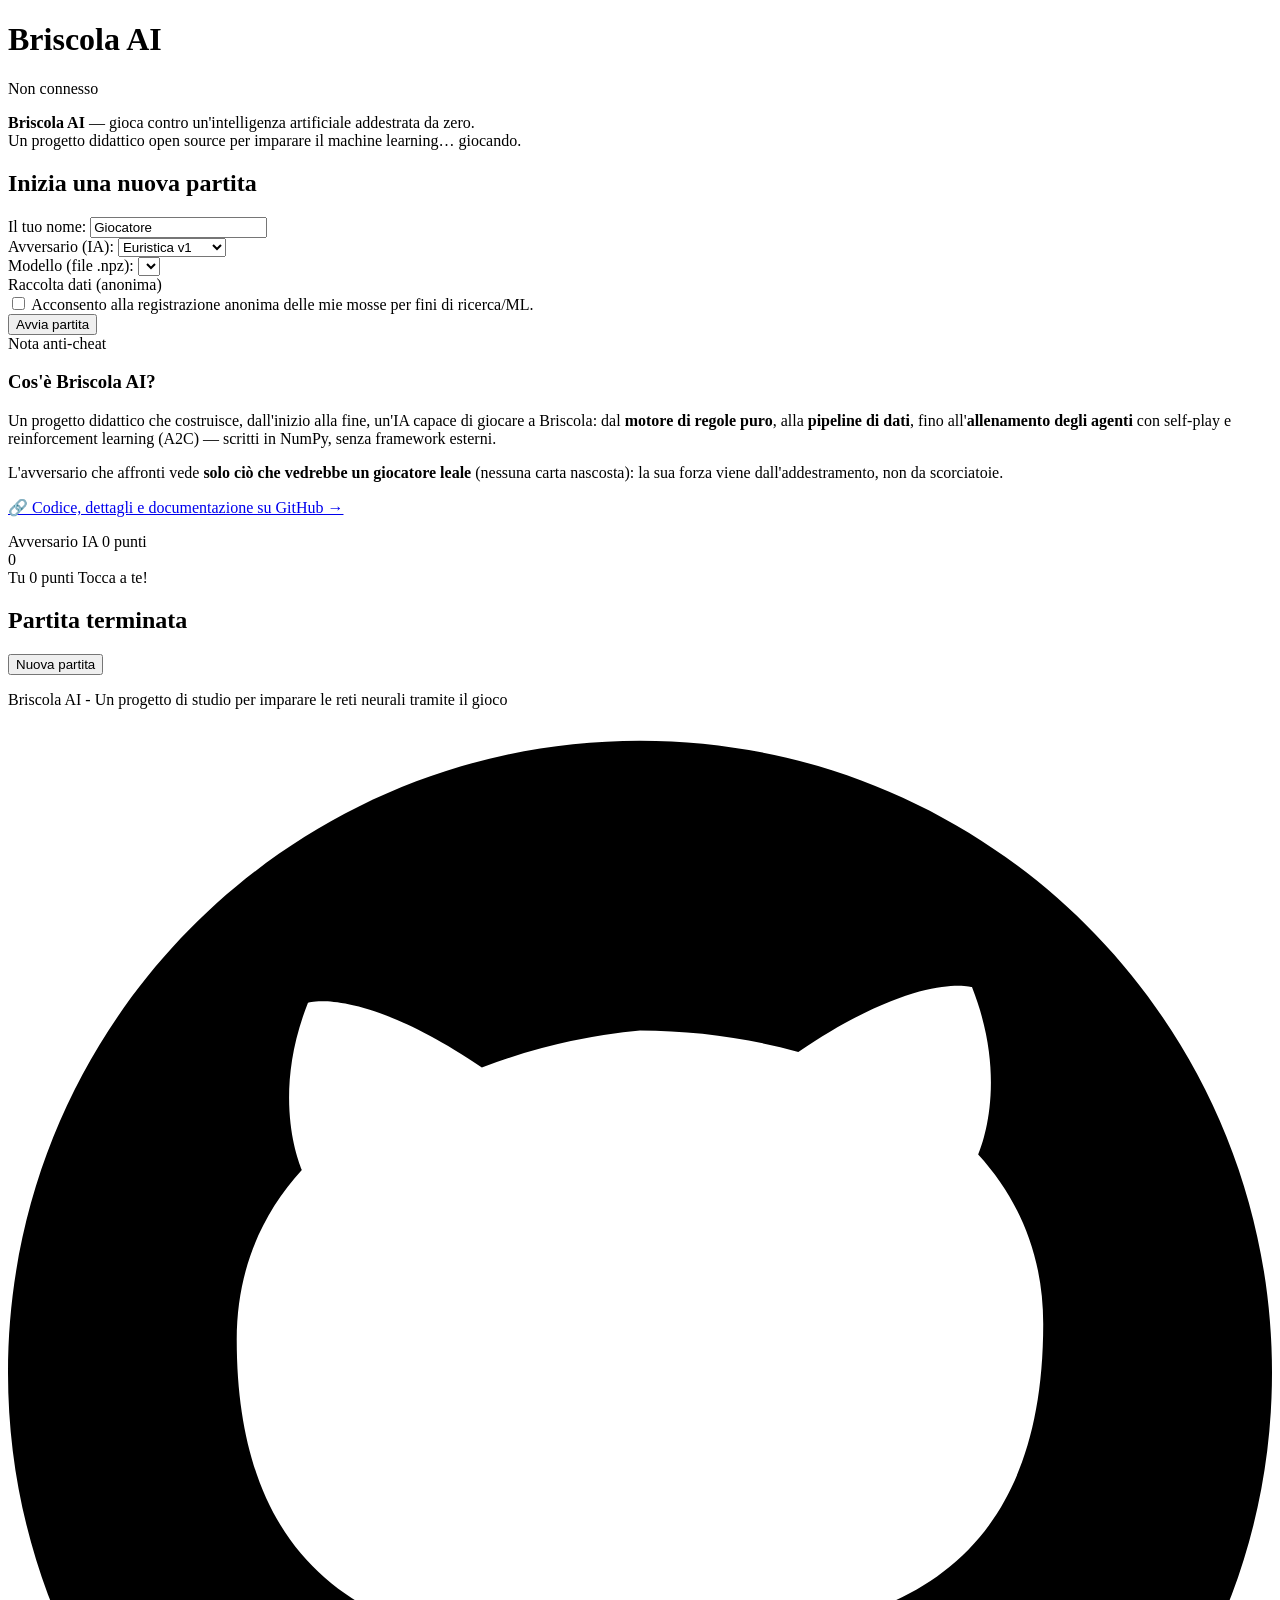
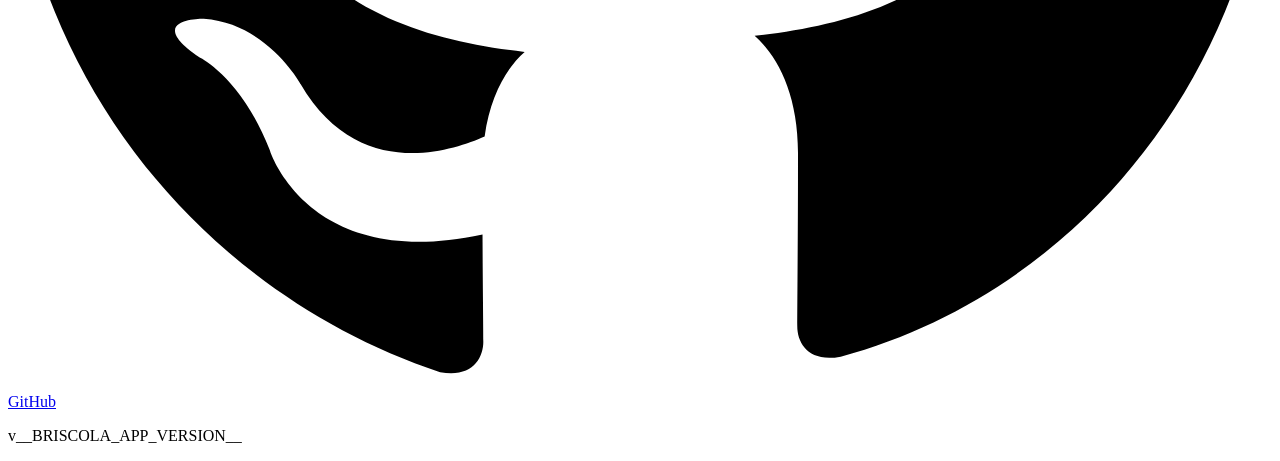
==== src/briscola_ai/frontend/static/index.html @ d6e5d6b4 "feat(ui): versione software nel footer + versione accurata in dev - Footer: mostra la versione del s" ====
<!DOCTYPE html>
<html lang="it">
<head>
    <meta charset="UTF-8">
    <meta name="viewport" content="width=device-width, initial-scale=1.0">
    <title>Briscola AI</title>
    <link rel="stylesheet" href="/static/css/style.css?v=__BRISCOLA_ASSET_VERSION__">
</head>
<body>
    <div class="container">
        <header>
            <h1>Briscola AI</h1>
            <div id="game-info">
                <span id="game-id"></span>
                <span id="game-status">Non connesso</span>
            </div>
        </header>

        <!-- Hero / tagline (solo schermata iniziale) -->
        <section id="home-hero" class="home-hero">
            <p class="home-tagline">
                <strong>Briscola AI</strong> — gioca contro un'intelligenza artificiale addestrata da zero.<br>
                Un progetto didattico open source per imparare il machine learning… giocando.
            </p>
        </section>

        <!-- Setup screen -->
        <div id="game-setup" class="panel">
            <h2>Inizia una nuova partita</h2>
            <form id="game-form">
                <div class="form-group">
                    <label for="player-name-input">Il tuo nome:</label>
                    <input type="text" id="player-name-input" placeholder="Inserisci il tuo nome" value="Giocatore" required>
                </div>
                <div class="form-group">
                    <label for="ai-agent-select">Avversario (IA):</label>
                    <select id="ai-agent-select">
                        <option value="random">Random</option>
                        <option value="greedy_points">Greedy (punti)</option>
                        <option value="heuristic_v1" selected>Euristica v1</option>
                    </select>
                    <div id="ai-agent-description" class="help-text"></div>
                </div>
                <div class="form-group hidden" id="ai-model-group">
                    <label for="ai-model-select">Modello (file .npz):</label>
                    <select id="ai-model-select"></select>
                    <div id="ai-model-description" class="help-text"></div>
                </div>
                <div class="form-group hidden" id="data-consent-group">
                    <label>Raccolta dati (anonima)</label>
                    <div class="consent-row">
                        <input type="checkbox" id="data-consent-checkbox">
                        <label for="data-consent-checkbox" class="consent-label">
                            Acconsento alla registrazione anonima delle mie mosse per fini di ricerca/ML.
                        </label>
                    </div>
                    <div id="data-consent-description" class="help-text"></div>
                </div>
                <div class="form-group">
                    <button type="submit" id="start-game">Avvia partita</button>
                </div>
                <!-- Nota anti-cheat: sotto il pulsante, ma in alto nella pagina (sopra l'about). -->
                <div id="ai-agent-common-note" class="anti-cheat-callout hidden">
                    <div class="anti-cheat-title">Nota anti-cheat</div>
                    <div id="ai-agent-common-note-text" class="anti-cheat-body"></div>
                </div>
            </form>
        </div>

        <!-- Spiegazione dettagliata: FUORI dal box del form, solo nella schermata iniziale -->
        <div id="home-about" class="home-about panel">
            <h3>Cos'è Briscola AI?</h3>
            <p>
                Un progetto didattico che costruisce, dall'inizio alla fine, un'IA capace di giocare a
                Briscola: dal <strong>motore di regole puro</strong>, alla <strong>pipeline di dati</strong>,
                fino all'<strong>allenamento degli agenti</strong> con self-play e reinforcement learning
                (A2C) — scritti in NumPy, senza framework esterni.
            </p>
            <p>
                L'avversario che affronti vede <strong>solo ciò che vedrebbe un giocatore leale</strong>
                (nessuna carta nascosta): la sua forza viene dall'addestramento, non da scorciatoie.
            </p>
            <p class="home-github">
                <a href="https://github.com/ilCapo77/briscola.ai" target="_blank" rel="noopener">
                    🔗 Codice, dettagli e documentazione su GitHub →
                </a>
            </p>
        </div>

        <!-- Game board -->
        <div id="game-board" class="panel hidden">
            <!-- Opponent area (top) -->
            <div id="opponent-area" class="player-area opponent">
                <div class="player-info">
                    <span class="player-name" id="opponent-name">Avversario IA</span>
                    <span class="player-points" id="opponent-points">0 punti</span>
                </div>
                <div class="hand" id="opponent-hand"></div>
            </div>

            <!-- Table area (center) -->
            <div id="table-area">
                <div id="deck-area">
                    <div id="deck" class="card card-back">
                        <span id="deck-count">0</span>
                    </div>
                    <div id="trump-card" class="card-slot"></div>
                </div>

                <div id="table-center">
                    <div id="table-cards"></div>
                    <div id="turn-message" class="turn-message"></div>
                </div>

                <div id="trick-result" class="trick-result hidden"></div>
            </div>

            <!-- Player area (bottom) -->
            <div id="player-area" class="player-area player">
                <div class="player-info">
                    <span class="player-name" id="player-name-display">Tu</span>
                    <span class="player-points" id="player-points">0 punti</span>
                    <span class="turn-indicator" id="turn-indicator">Tocca a te!</span>
                </div>
                <div class="hand" id="player-hand"></div>
            </div>
        </div>

        <!-- Game result screen -->
        <div id="game-result" class="panel hidden">
            <h2>Partita terminata</h2>
            <div id="result-content"></div>
            <button id="new-game">Nuova partita</button>
        </div>

        <footer>
            <p>Briscola AI - Un progetto di studio per imparare le reti neurali tramite il gioco</p>
            <a class="github-link" href="https://github.com/ilCapo77/briscola.ai" target="_blank"
                rel="noopener" aria-label="Progetto su GitHub" title="Progetto su GitHub">
                <svg class="github-icon" viewBox="0 0 24 24" aria-hidden="true" focusable="false">
                    <path d="M12 .297c-6.63 0-12 5.373-12 12 0 5.303 3.438 9.8 8.205 11.385.6.113.82-.258.82-.577
                        0-.285-.01-1.04-.015-2.04-3.338.724-4.042-1.61-4.042-1.61C4.422 18.07 3.633 17.7 3.633
                        17.7c-1.087-.744.084-.729.084-.729 1.205.084 1.838 1.236 1.838 1.236 1.07 1.835 2.809
                        1.305 3.495.998.108-.776.417-1.305.76-1.605-2.665-.305-5.467-1.334-5.467-5.931
                        0-1.311.469-2.381 1.236-3.221-.124-.303-.535-1.524.117-3.176 0 0 1.008-.322 3.301
                        1.23A11.509 11.509 0 0 1 12 5.803c1.02.005 2.047.138 3.006.404 2.291-1.552 3.297-1.23
                        3.297-1.23.653 1.653.242 2.874.118 3.176.77.84 1.235 1.91 1.235 3.221 0 4.609-2.807
                        5.624-5.479 5.921.43.372.823 1.102.823 2.222 0 1.606-.014 2.898-.014 3.293 0
                        .322.216.694.825.576C20.565 22.092 24 17.592 24 12.297c0-6.627-5.373-12-12-12"/>
                </svg>
                <span>GitHub</span>
            </a>
            <p class="app-version">v__BRISCOLA_APP_VERSION__</p>
        </footer>
    </div>

    <script>
        // Modalità realtime decisa dal server: "polling" in cloud multi-replica (Redis attivo),
        // "ws" in locale. Il default e' sovrascrivibile con ?polling=1 / ?ws=1 nell'URL.
        window.__BRISCOLA_REALTIME_MODE__ = "__BRISCOLA_REALTIME_MODE_VALUE__";
    </script>
    <script src="/static/js/store.js?v=__BRISCOLA_ASSET_VERSION__"></script>
    <script src="/static/js/api.js?v=__BRISCOLA_ASSET_VERSION__"></script>
    <script src="/static/js/ui.js?v=__BRISCOLA_ASSET_VERSION__"></script>
    <script src="/static/js/game.js?v=__BRISCOLA_ASSET_VERSION__"></script>
</body>
</html>
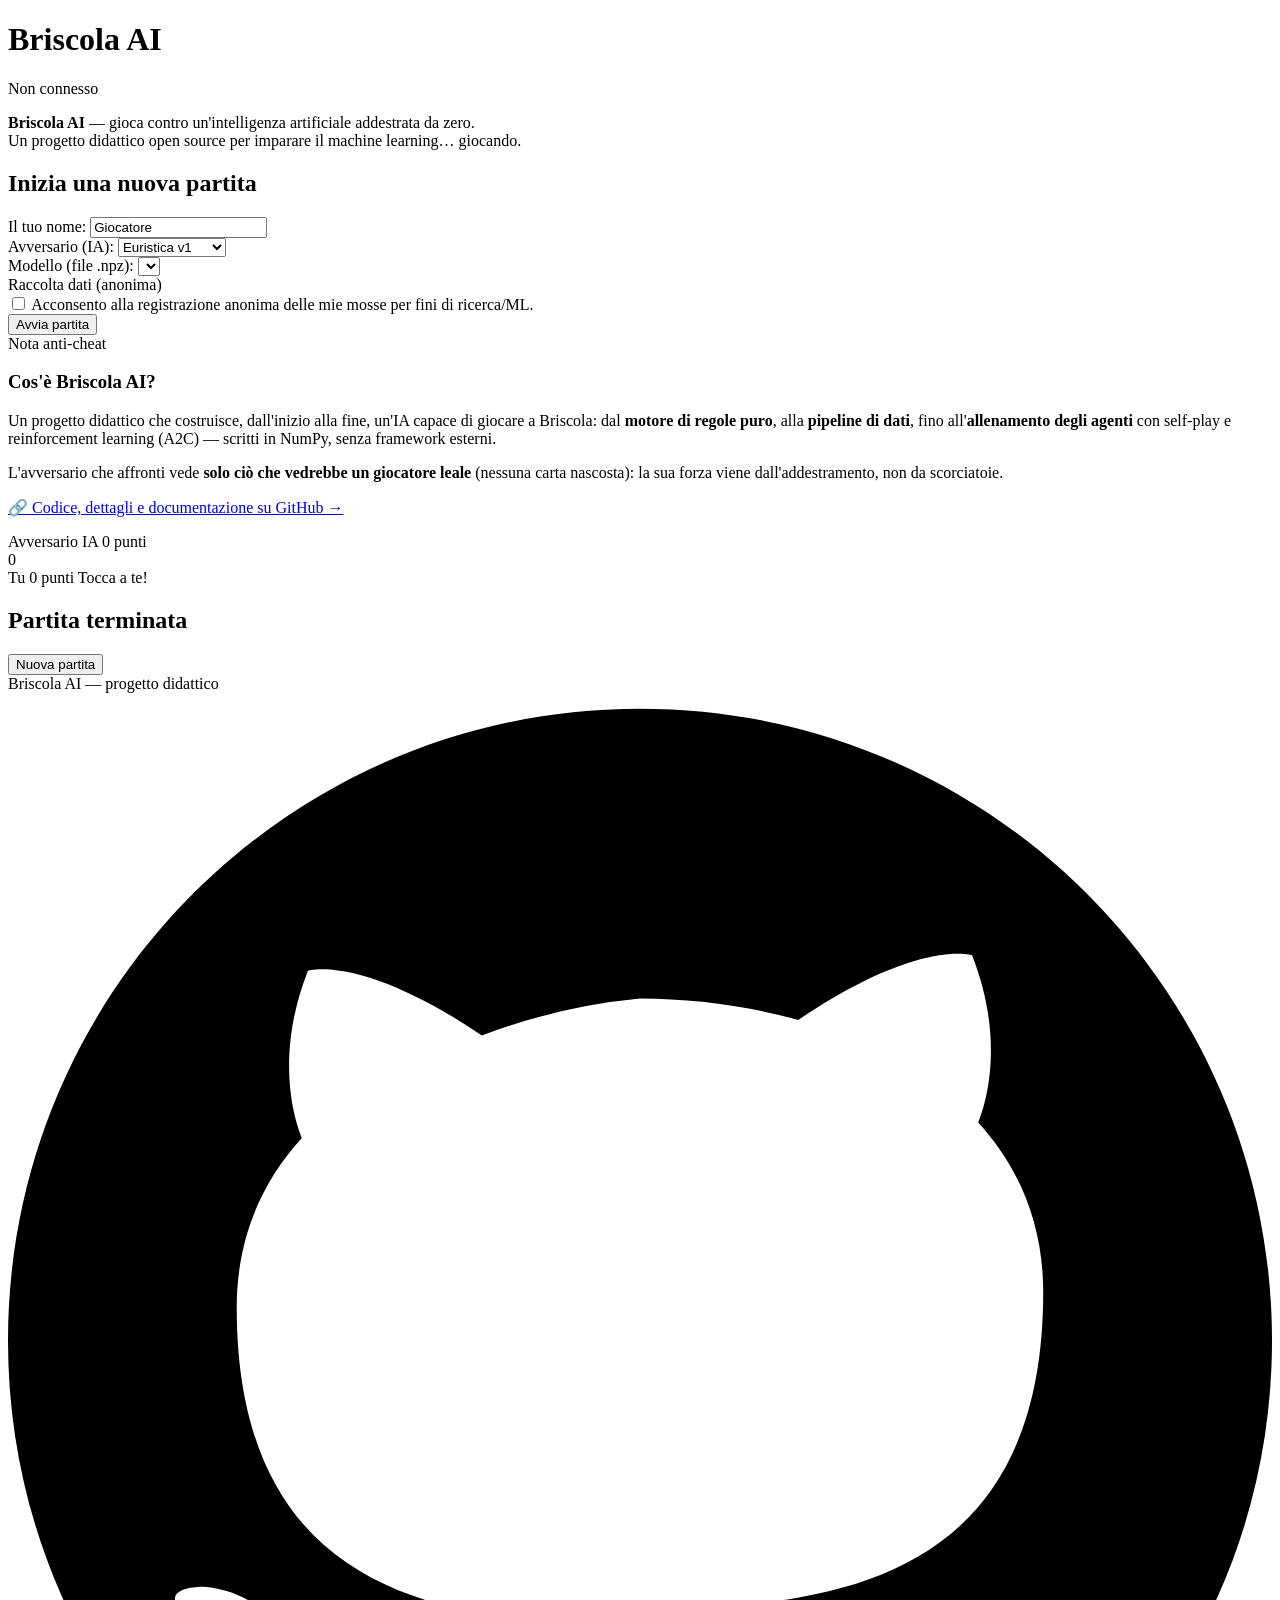
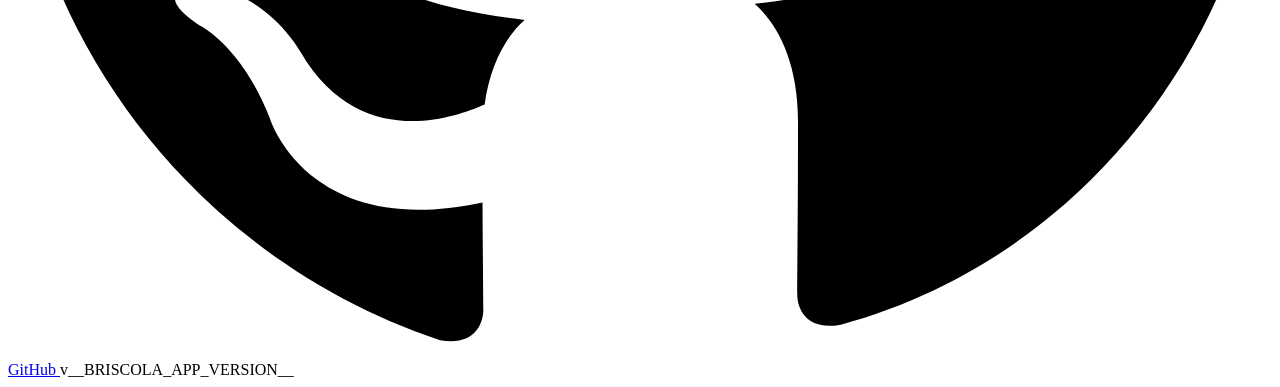
==== commit bb3dab52: "fix(ui): footer su una sola riga Footer reso una riga flex (testo + link GitHub + versione) invece d" ====
--- a/src/briscola_ai/frontend/static/index.html
+++ b/src/briscola_ai/frontend/static/index.html
@@ -134,7 +134,7 @@
         </div>
 
         <footer>
-            <p>Briscola AI - Un progetto di studio per imparare le reti neurali tramite il gioco</p>
+            <span class="footer-text">Briscola AI — progetto didattico</span>
             <a class="github-link" href="https://github.com/ilCapo77/briscola.ai" target="_blank"
                 rel="noopener" aria-label="Progetto su GitHub" title="Progetto su GitHub">
                 <svg class="github-icon" viewBox="0 0 24 24" aria-hidden="true" focusable="false">
@@ -150,7 +150,7 @@
                 </svg>
                 <span>GitHub</span>
             </a>
-            <p class="app-version">v__BRISCOLA_APP_VERSION__</p>
+            <span class="app-version">v__BRISCOLA_APP_VERSION__</span>
         </footer>
     </div>
 
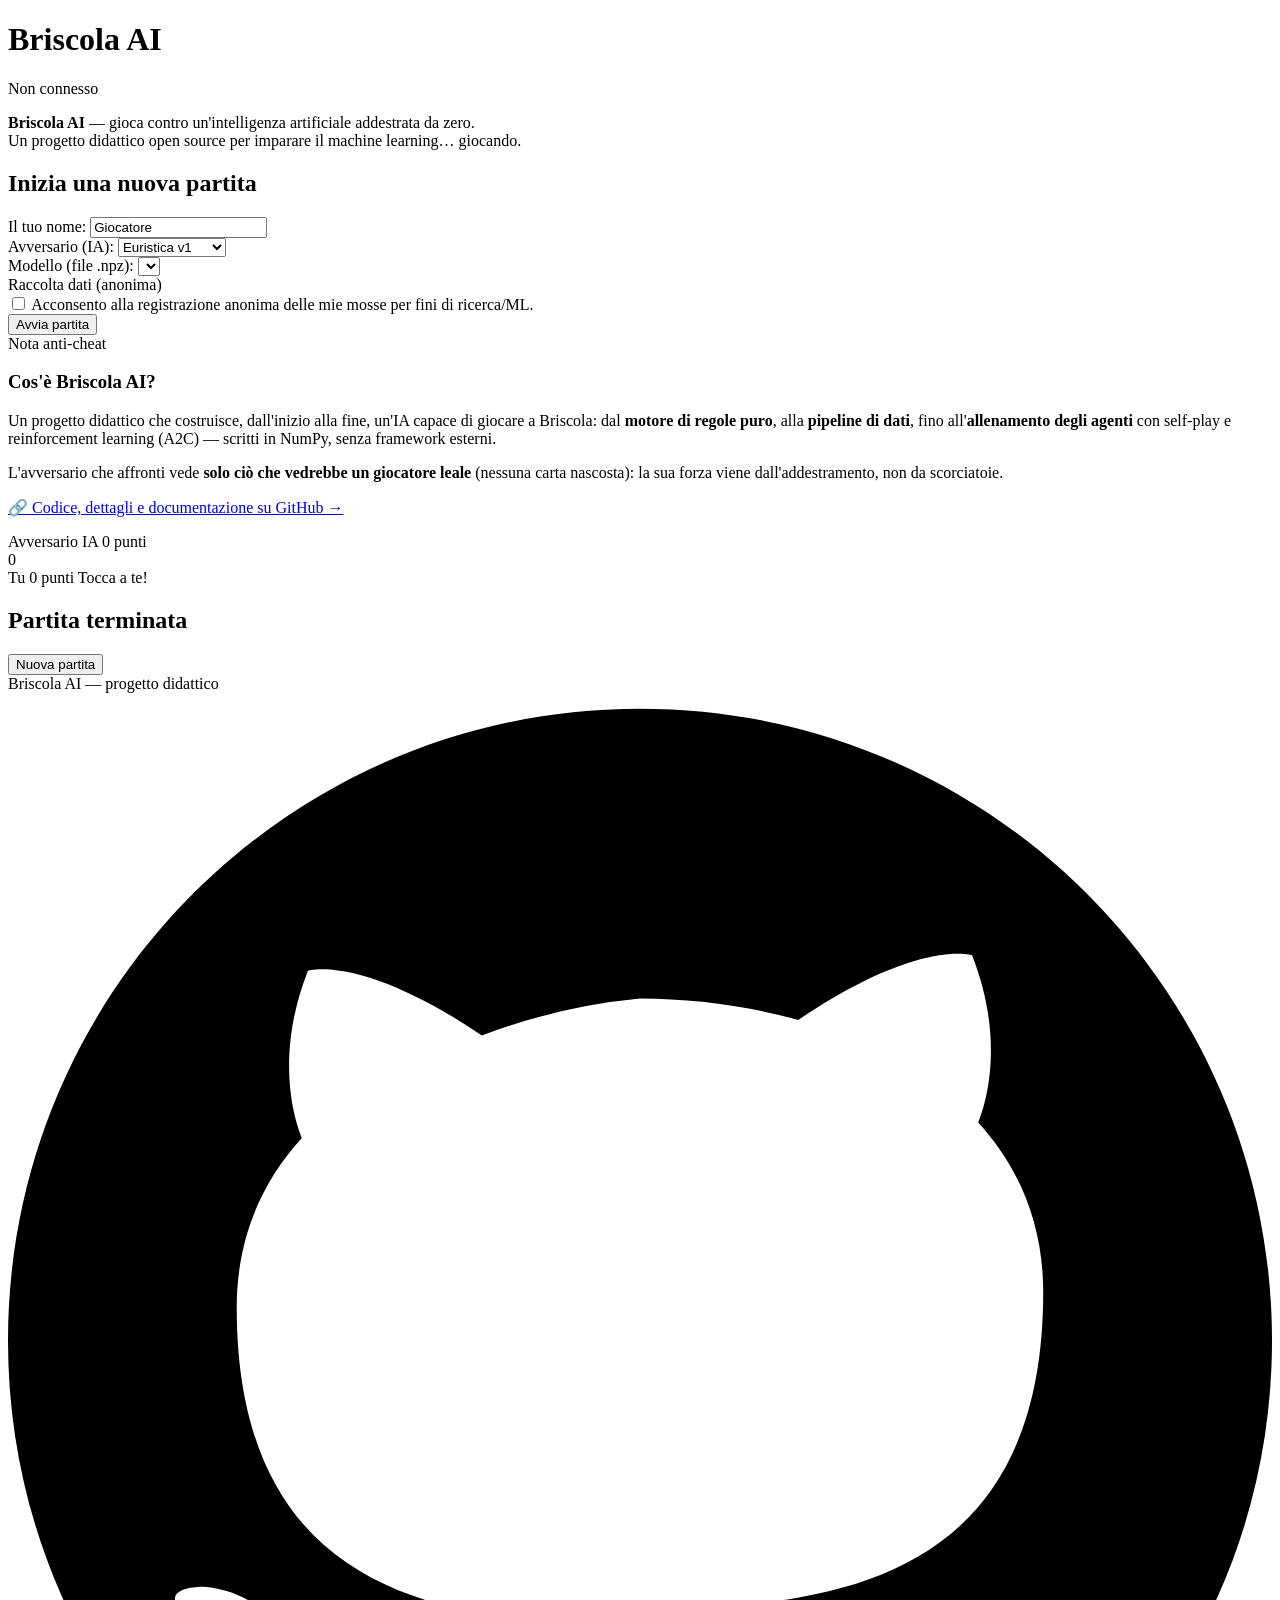
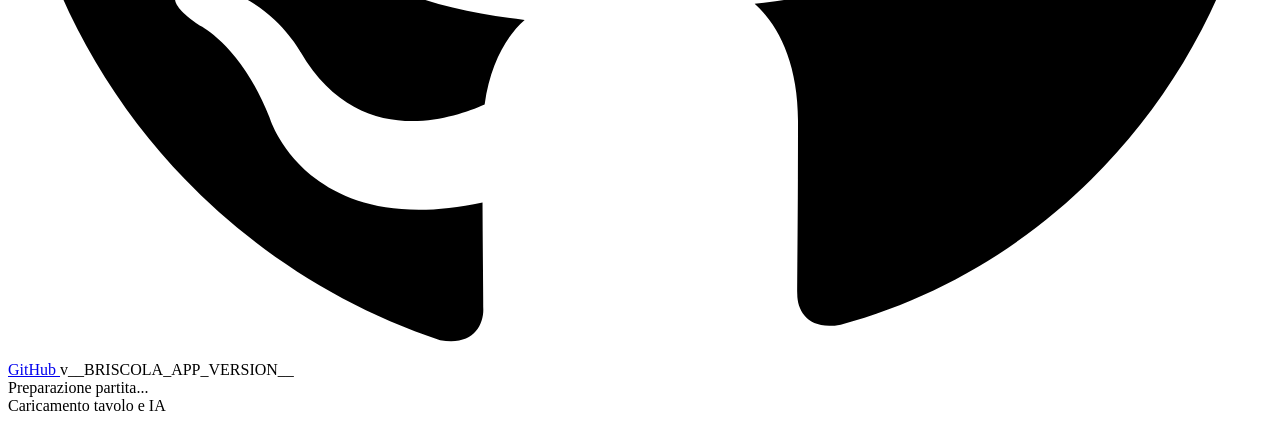
==== commit f6c6e4b2: "feat(ui): aggiungi spinner avvio partita" ====
--- a/src/briscola_ai/frontend/static/index.html
+++ b/src/briscola_ai/frontend/static/index.html
@@ -154,6 +154,14 @@
         </footer>
     </div>
 
+    <div id="startup-loading" class="startup-loading hidden" role="status" aria-live="polite" aria-hidden="true">
+        <div class="startup-loading-content">
+            <div class="startup-spinner" aria-hidden="true"></div>
+            <div class="startup-loading-title">Preparazione partita...</div>
+            <div class="startup-loading-detail">Caricamento tavolo e IA</div>
+        </div>
+    </div>
+
     <script>
         // Modalità realtime decisa dal server: "polling" in cloud multi-replica (Redis attivo),
         // "ws" in locale. Il default e' sovrascrivibile con ?polling=1 / ?ws=1 nell'URL.
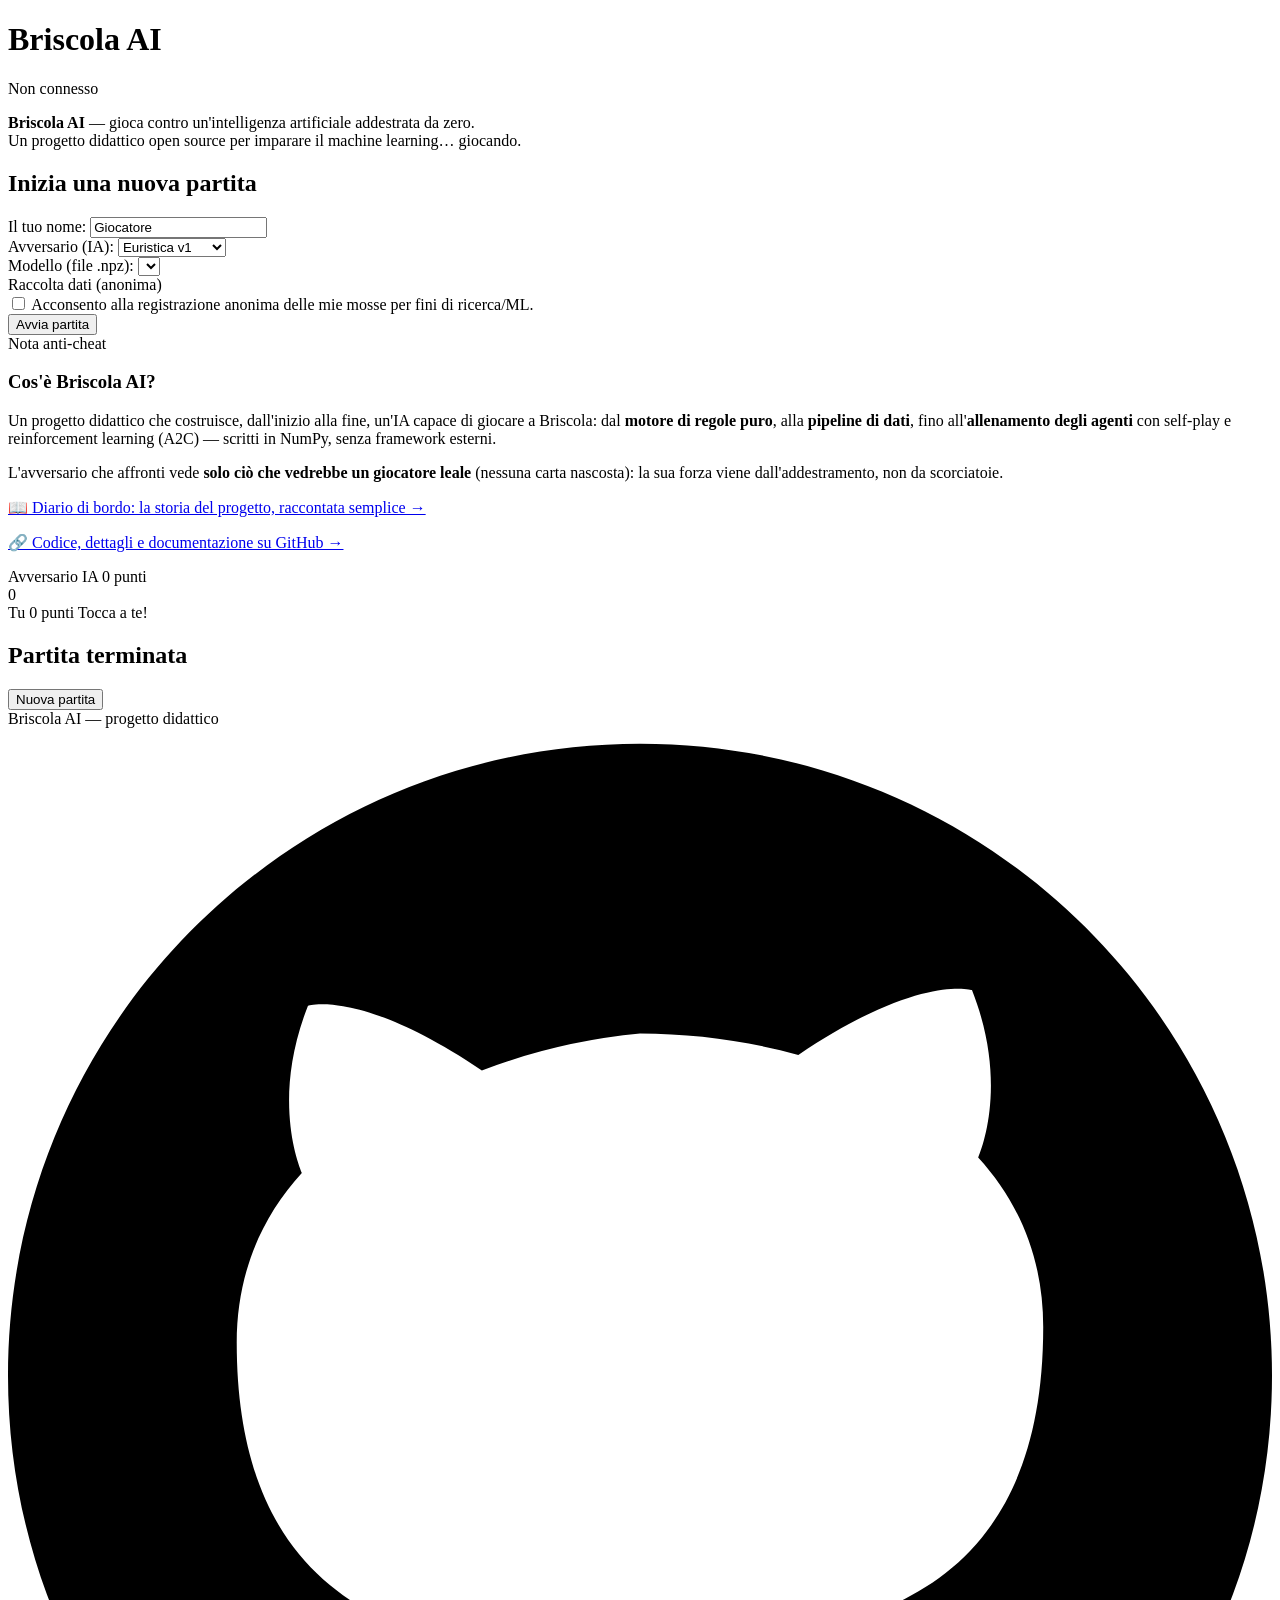
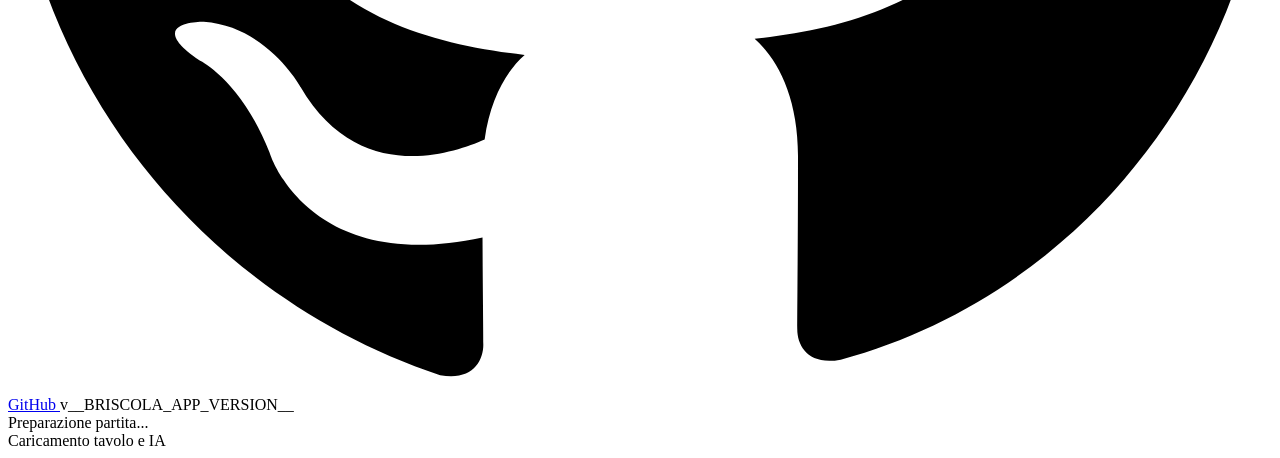
==== commit 2a8b4160: "feat(ui): diario di bordo sul sito, default PIMC belief, SEO e favicon Diario di bordo (/diario): - " ====
--- a/src/briscola_ai/frontend/static/index.html
+++ b/src/briscola_ai/frontend/static/index.html
@@ -3,7 +3,21 @@
 <head>
     <meta charset="UTF-8">
     <meta name="viewport" content="width=device-width, initial-scale=1.0">
-    <title>Briscola AI</title>
+    <title>Briscola AI — Gioca a Briscola online contro l'intelligenza artificiale</title>
+    <meta name="description" content="Gioca gratis a Briscola contro un'IA allenata con milioni di partite di reinforcement learning. Avversari di ogni livello, dall'euristica classica alla search PIMC con belief network. Progetto didattico open source, senza registrazione.">
+    <link rel="canonical" href="https://ai.briscola.dev/">
+    <meta property="og:type" content="website">
+    <meta property="og:site_name" content="Briscola AI">
+    <meta property="og:title" content="Briscola AI — Gioca a Briscola contro l'intelligenza artificiale">
+    <meta property="og:description" content="Gioca gratis a Briscola contro un'IA allenata con milioni di partite. Progetto didattico open source.">
+    <meta property="og:url" content="https://ai.briscola.dev/">
+    <meta property="og:image" content="https://ai.briscola.dev/static/assets/icon-512.png">
+    <meta property="og:locale" content="it_IT">
+    <meta name="twitter:card" content="summary">
+    <link rel="icon" href="/favicon.ico" sizes="48x48">
+    <link rel="icon" href="/static/assets/icon-512.png?v=__BRISCOLA_ASSET_VERSION__" type="image/png" sizes="512x512">
+    <link rel="apple-touch-icon" href="/static/assets/apple-touch-icon.png?v=__BRISCOLA_ASSET_VERSION__">
+    <meta name="theme-color" content="#1a1a2e">
     <link rel="stylesheet" href="/static/css/style.css?v=__BRISCOLA_ASSET_VERSION__">
 </head>
 <body>
@@ -81,6 +95,11 @@
                 (nessuna carta nascosta): la sua forza viene dall'addestramento, non da scorciatoie.
             </p>
             <p class="home-github">
+                <a href="/diario">
+                    📖 Diario di bordo: la storia del progetto, raccontata semplice →
+                </a>
+            </p>
+            <p class="home-github">
                 <a href="https://github.com/ilCapo77/briscola.ai" target="_blank" rel="noopener">
                     🔗 Codice, dettagli e documentazione su GitHub →
                 </a>
@@ -109,10 +128,10 @@
 
                 <div id="table-center">
                     <div id="table-cards"></div>
-                    <div id="turn-message" class="turn-message"></div>
+                    <div id="turn-message" class="turn-message" role="status" aria-live="polite"></div>
                 </div>
 
-                <div id="trick-result" class="trick-result hidden"></div>
+                <div id="trick-result" class="trick-result hidden" role="status" aria-live="polite"></div>
             </div>
 
             <!-- Player area (bottom) -->
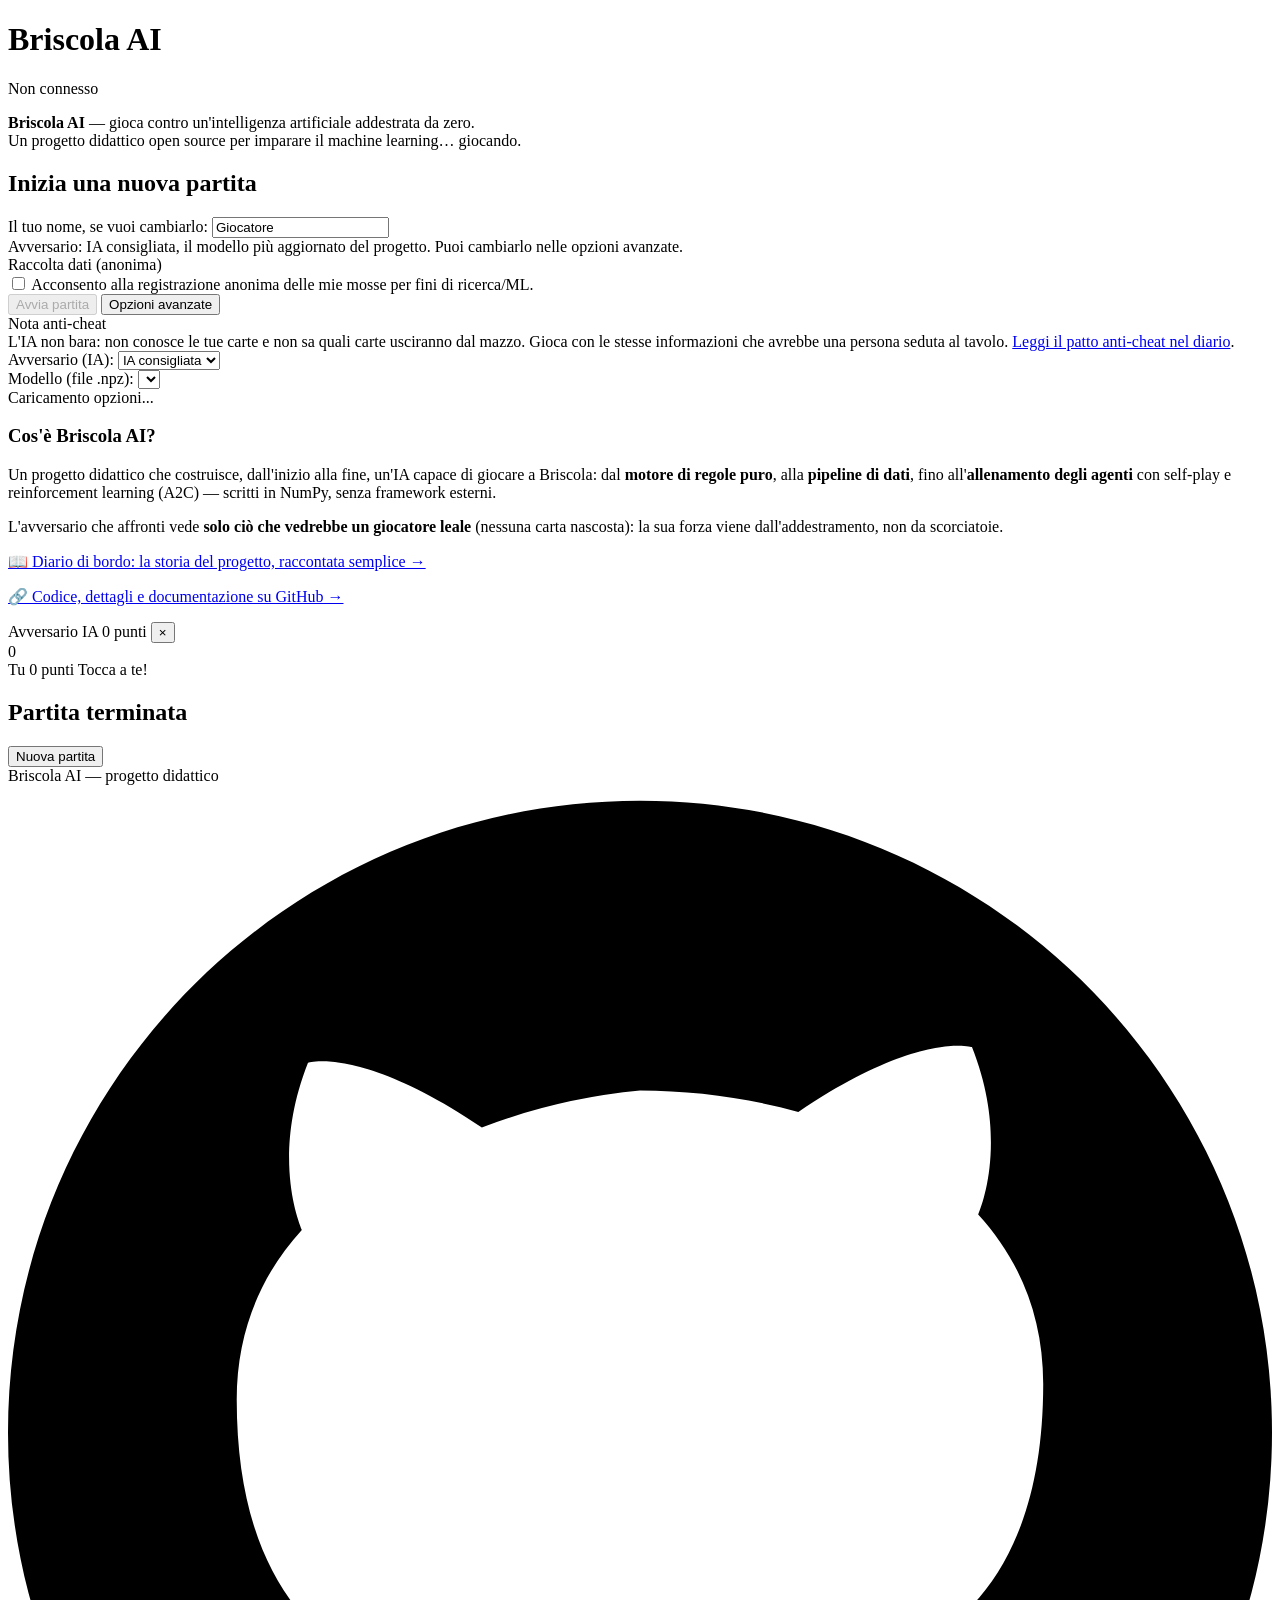
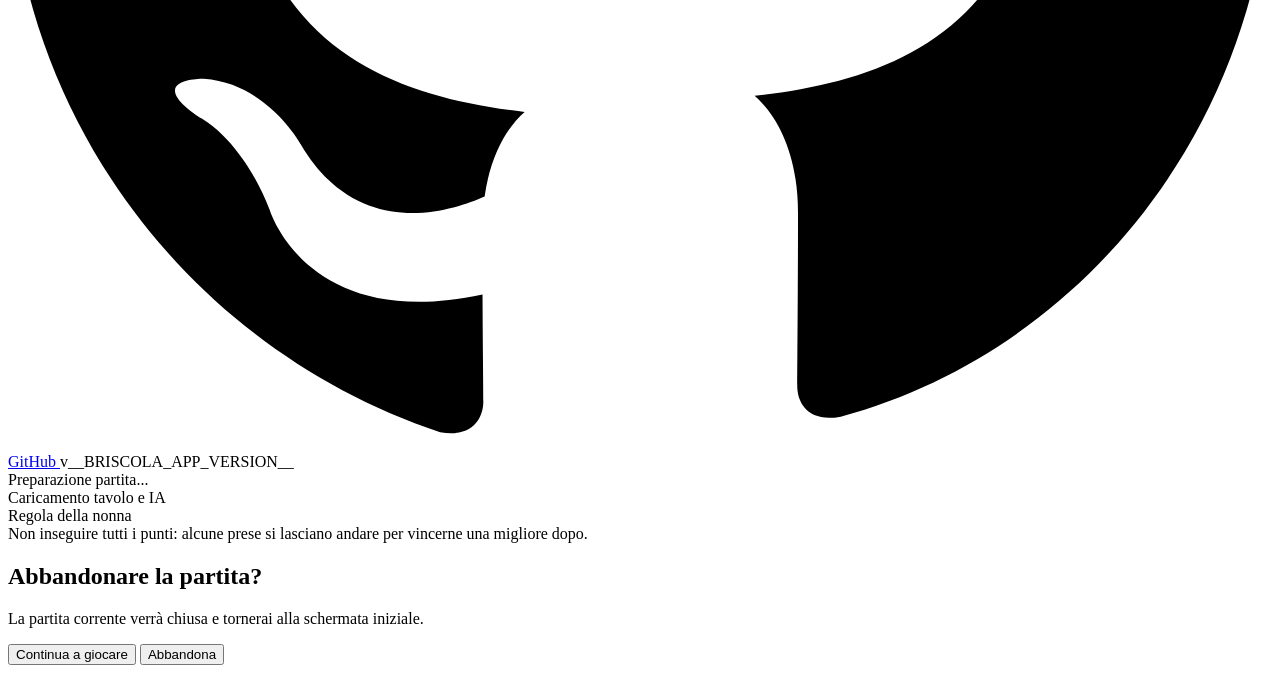
==== commit 29e17ac1: "feat(ui): snellisci avvio partita e aggiungi abbandono" ====
--- a/src/briscola_ai/frontend/static/index.html
+++ b/src/briscola_ai/frontend/static/index.html
@@ -43,24 +43,13 @@
             <h2>Inizia una nuova partita</h2>
             <form id="game-form">
                 <div class="form-group">
-                    <label for="player-name-input">Il tuo nome:</label>
+                    <label for="player-name-input">Il tuo nome, se vuoi cambiarlo:</label>
                     <input type="text" id="player-name-input" placeholder="Inserisci il tuo nome" value="Giocatore" required>
                 </div>
-                <div class="form-group">
-                    <label for="ai-agent-select">Avversario (IA):</label>
-                    <select id="ai-agent-select">
-                        <option value="random">Random</option>
-                        <option value="greedy_points">Greedy (punti)</option>
-                        <option value="heuristic_v1" selected>Euristica v1</option>
-                    </select>
-                    <div id="ai-agent-description" class="help-text"></div>
-                </div>
-                <div class="form-group hidden" id="ai-model-group">
-                    <label for="ai-model-select">Modello (file .npz):</label>
-                    <select id="ai-model-select"></select>
-                    <div id="ai-model-description" class="help-text"></div>
-                </div>
-                <div class="form-group hidden" id="data-consent-group">
+                <div class="default-opponent-summary" id="default-opponent-summary">
+                    Avversario: IA consigliata, il modello più aggiornato del progetto. Puoi cambiarlo nelle opzioni avanzate.
+                </div>
+                <div class="form-group" id="data-consent-group">
                     <label>Raccolta dati (anonima)</label>
                     <div class="consent-row">
                         <input type="checkbox" id="data-consent-checkbox">
@@ -70,13 +59,45 @@
                     </div>
                     <div id="data-consent-description" class="help-text"></div>
                 </div>
-                <div class="form-group">
-                    <button type="submit" id="start-game">Avvia partita</button>
-                </div>
-                <!-- Nota anti-cheat: sotto il pulsante, ma in alto nella pagina (sopra l'about). -->
-                <div id="ai-agent-common-note" class="anti-cheat-callout hidden">
+                <div class="form-actions">
+                    <button type="submit" id="start-game" disabled>Avvia partita</button>
+                    <button
+                        type="button"
+                        id="advanced-options-toggle"
+                        class="secondary-button"
+                        aria-expanded="false"
+                        aria-controls="advanced-options"
+                    >
+                        Opzioni avanzate
+                    </button>
+                </div>
+                <div id="setup-error" class="setup-error hidden" role="alert"></div>
+
+                <div id="ai-agent-common-note" class="anti-cheat-callout">
                     <div class="anti-cheat-title">Nota anti-cheat</div>
-                    <div id="ai-agent-common-note-text" class="anti-cheat-body"></div>
+                    <div id="ai-agent-common-note-text" class="anti-cheat-body">
+                        L'IA non bara: non conosce le tue carte e non sa quali carte usciranno dal mazzo.
+                        Gioca con le stesse informazioni che avrebbe una persona seduta al tavolo.
+                        <a href="/diario#patto-anti-cheat">Leggi il patto anti-cheat nel diario</a>.
+                    </div>
+                </div>
+
+                <div id="advanced-options" class="advanced-options hidden">
+                    <div class="form-group">
+                        <label for="ai-agent-select">Avversario (IA):</label>
+                        <select id="ai-agent-select">
+                            <option value="bc_model_pimc_belief_16x8" selected>IA consigliata</option>
+                            <option value="heuristic_v1">Euristica v1</option>
+                            <option value="random">Random</option>
+                        </select>
+                        <div id="ai-agent-description" class="help-text"></div>
+                    </div>
+                    <div class="form-group hidden" id="ai-model-group">
+                        <label for="ai-model-select">Modello (file .npz):</label>
+                        <select id="ai-model-select"></select>
+                        <div id="ai-model-description" class="help-text"></div>
+                    </div>
+                    <div id="advanced-options-loading" class="help-text hidden">Caricamento opzioni...</div>
                 </div>
             </form>
         </div>
@@ -113,6 +134,15 @@
                 <div class="player-info">
                     <span class="player-name" id="opponent-name">Avversario IA</span>
                     <span class="player-points" id="opponent-points">0 punti</span>
+                    <button
+                        type="button"
+                        id="abandon-game"
+                        class="abandon-game-button"
+                        aria-label="Abbandona partita"
+                        title="Abbandona partita"
+                    >
+                        ×
+                    </button>
                 </div>
                 <div class="hand" id="opponent-hand"></div>
             </div>
@@ -177,7 +207,34 @@
         <div class="startup-loading-content">
             <div class="startup-spinner" aria-hidden="true"></div>
             <div class="startup-loading-title">Preparazione partita...</div>
-            <div class="startup-loading-detail">Caricamento tavolo e IA</div>
+            <div class="startup-loading-detail" id="startup-loading-detail">Caricamento tavolo e IA</div>
+            <div class="startup-tip">
+                <div class="startup-tip-label">Regola della nonna</div>
+                <div class="startup-tip-text" id="startup-tip-text">
+                    Non inseguire tutti i punti: alcune prese si lasciano andare per vincerne una migliore dopo.
+                </div>
+            </div>
+        </div>
+    </div>
+
+    <div
+        id="abandon-modal"
+        class="modal-backdrop hidden"
+        role="dialog"
+        aria-modal="true"
+        aria-labelledby="abandon-modal-title"
+        aria-describedby="abandon-modal-body"
+        aria-hidden="true"
+    >
+        <div class="confirm-dialog">
+            <h2 id="abandon-modal-title">Abbandonare la partita?</h2>
+            <p id="abandon-modal-body">
+                La partita corrente verrà chiusa e tornerai alla schermata iniziale.
+            </p>
+            <div class="confirm-actions">
+                <button type="button" id="abandon-cancel" class="secondary-button">Continua a giocare</button>
+                <button type="button" id="abandon-confirm" class="danger-button">Abbandona</button>
+            </div>
         </div>
     </div>
 
